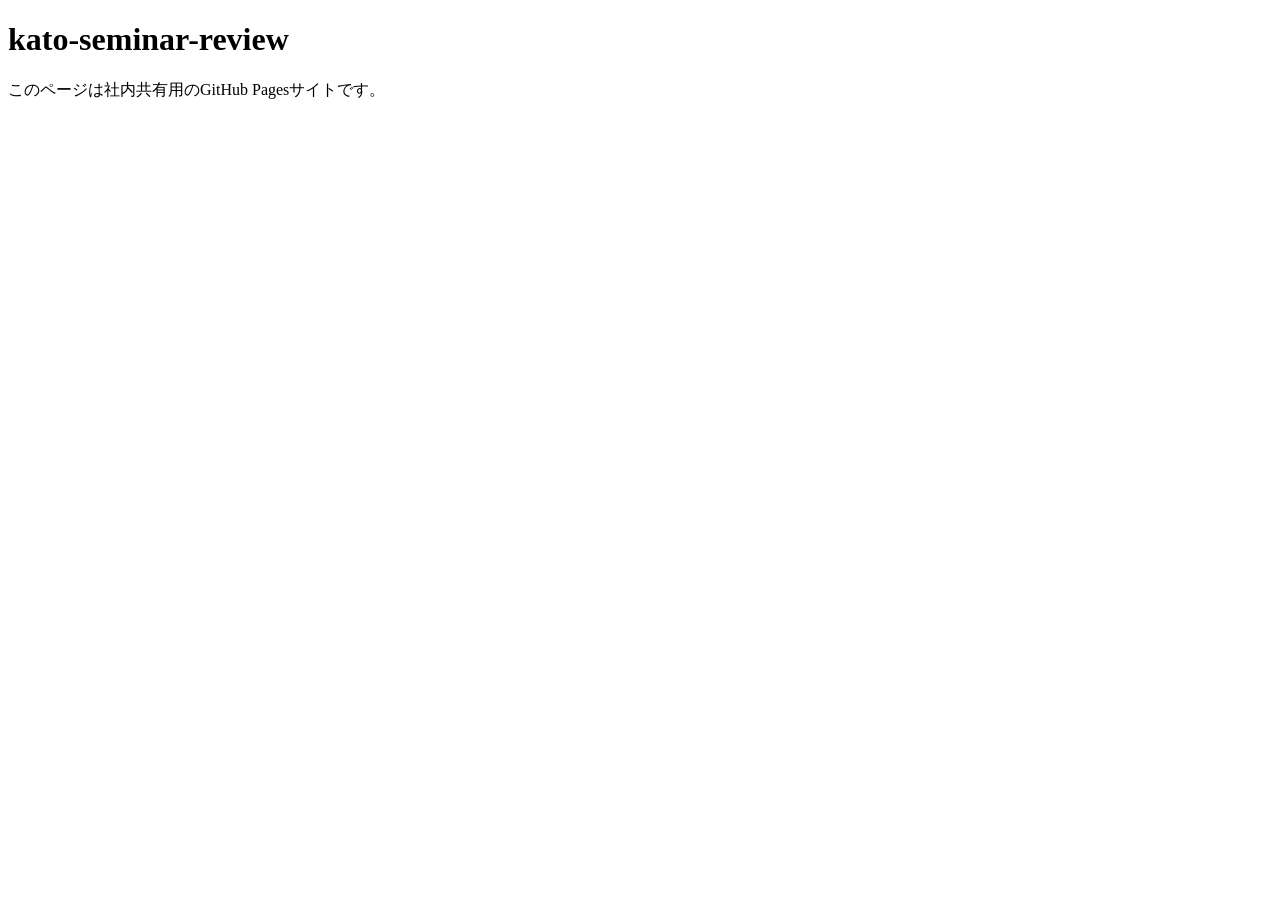
==== index.html @ 812d1d1b "Create index.html for seminar review page" ====
<!DOCTYPE html>
  <html lang="ja">
  <head>
  <meta charset="UTF-8">
  <meta name="robots" content="noindex, nofollow">
  <title>kato-seminar-review (社内共有)</title>
  </head>
  <body>
  <h1>kato-seminar-review</h1>
  <p>このページは社内共有用のGitHub Pagesサイトです。</p>
  </body>
  </html>
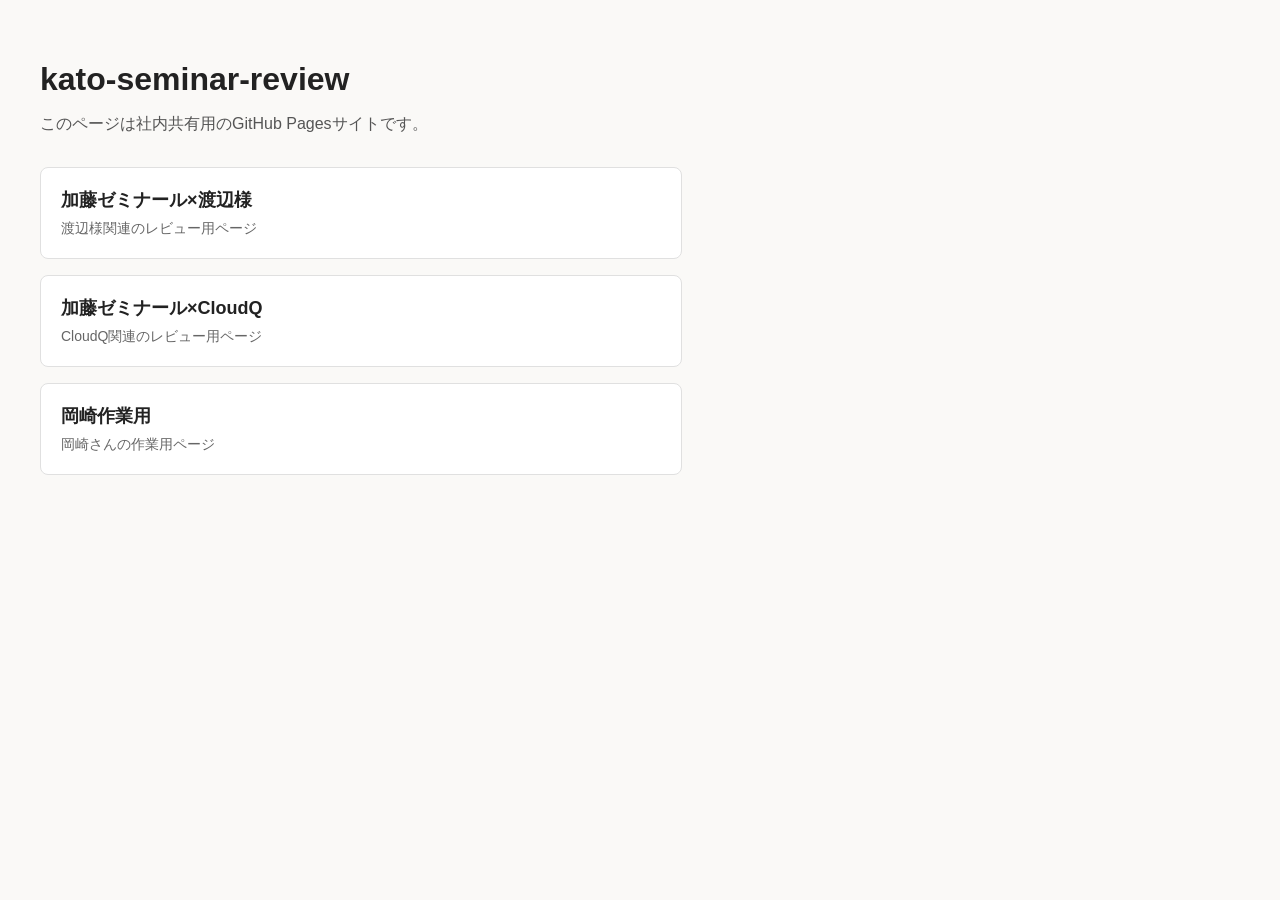
==== commit dbbc539c: "Enhance index.html with styles and content Added styling and multiple card links for seminar reviews" ====
--- a/index.html
+++ b/index.html
@@ -1,13 +1,37 @@
 <!DOCTYPE html>
-  <html lang="ja">
-  <head>
-  <meta charset="UTF-8">
-  <meta name="robots" content="noindex, nofollow">
-  <title>kato-seminar-review (社内共有)</title>
-  </head>
-  <body>
-  <h1>kato-seminar-review</h1>
-  <p>このページは社内共有用のGitHub Pagesサイトです。</p>
-  </body>
-  </html>
-  
+<html lang="ja">
+<head>
+<meta charset="UTF-8">
+<meta name="robots" content="noindex, nofollow">
+<title>kato-seminar-review (社内共有)</title>
+<style>
+  body { font-family: sans-serif; background: #faf9f7; margin: 0; padding: 40px; color: #222; }
+  h1 { margin-bottom: 8px; }
+  p.desc { color: #555; margin-bottom: 32px; }
+  .card { display: block; background: #fff; border: 1px solid #e0e0e0; border-radius: 8px; padding: 20px; margin-bottom: 16px; text-decoration: none; color: inherit; max-width: 600px; }
+  .card:hover { border-color: #999; }
+  .card h2 { margin: 0 0 8px 0; font-size: 18px; }
+  .card p { margin: 0; color: #666; font-size: 14px; }
+</style>
+</head>
+<body>
+<h1>kato-seminar-review</h1>
+<p class="desc">このページは社内共有用のGitHub Pagesサイトです。</p>
+
+<a class="card" href="./加藤ゼミナール×渡辺様/">
+  <h2>加藤ゼミナール×渡辺様</h2>
+  <p>渡辺様関連のレビュー用ページ</p>
+</a>
+
+<a class="card" href="./加藤ゼミナール×CloudQ/">
+  <h2>加藤ゼミナール×CloudQ</h2>
+  <p>CloudQ関連のレビュー用ページ</p>
+</a>
+
+<a class="card" href="./岡崎作業用/">
+  <h2>岡崎作業用</h2>
+  <p>岡崎さんの作業用ページ</p>
+</a>
+
+</body>
+</html>
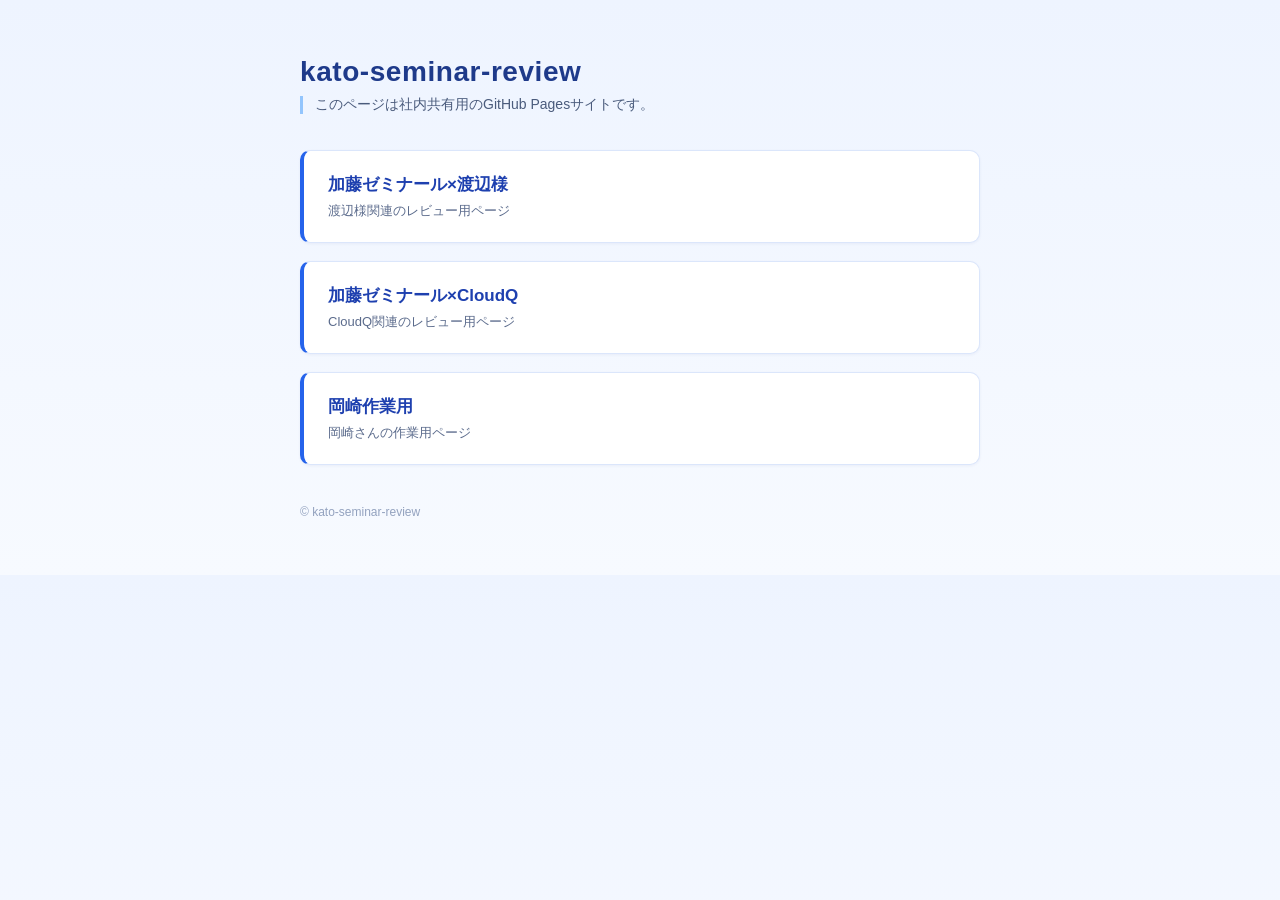
==== commit 86cd29a0: "Revamp index.html styles and layout Updated styles for improved layout and design." ====
--- a/index.html
+++ b/index.html
@@ -5,33 +5,84 @@
 <meta name="robots" content="noindex, nofollow">
 <title>kato-seminar-review (社内共有)</title>
 <style>
-  body { font-family: sans-serif; background: #faf9f7; margin: 0; padding: 40px; color: #222; }
-  h1 { margin-bottom: 8px; }
-  p.desc { color: #555; margin-bottom: 32px; }
-  .card { display: block; background: #fff; border: 1px solid #e0e0e0; border-radius: 8px; padding: 20px; margin-bottom: 16px; text-decoration: none; color: inherit; max-width: 600px; }
-  .card:hover { border-color: #999; }
-  .card h2 { margin: 0 0 8px 0; font-size: 18px; }
-  .card p { margin: 0; color: #666; font-size: 14px; }
+  * { box-sizing: border-box; }
+  body {
+    font-family: -apple-system, BlinkMacSystemFont, "Segoe UI", "Hiragino Kaku Gothic ProN", sans-serif;
+    background: linear-gradient(180deg, #eef4ff 0%, #f7faff 100%);
+    margin: 0;
+    padding: 56px 24px;
+    color: #14264a;
+  }
+  .container { max-width: 680px; margin: 0 auto; }
+  h1 {
+    margin: 0 0 8px 0;
+    font-size: 28px;
+    color: #1e3a8a;
+    letter-spacing: 0.02em;
+  }
+  p.desc {
+    color: #4a5b7c;
+    margin: 0 0 36px 0;
+    font-size: 14px;
+    border-left: 3px solid #93c5fd;
+    padding-left: 12px;
+  }
+  .card {
+    display: block;
+    background: #ffffff;
+    border: 1px solid #dbe6fb;
+    border-left: 4px solid #2563eb;
+    border-radius: 10px;
+    padding: 22px 24px;
+    margin-bottom: 18px;
+    text-decoration: none;
+    color: inherit;
+    box-shadow: 0 1px 3px rgba(30, 58, 138, 0.06);
+    transition: box-shadow 0.15s ease, transform 0.15s ease;
+  }
+  .card:hover {
+    box-shadow: 0 6px 16px rgba(30, 58, 138, 0.12);
+    transform: translateY(-1px);
+    border-left-color: #1d4ed8;
+  }
+  .card h2 {
+    margin: 0 0 6px 0;
+    font-size: 17px;
+    color: #1e40af;
+  }
+  .card p {
+    margin: 0;
+    color: #5b6b8c;
+    font-size: 13px;
+  }
+  footer {
+    margin-top: 40px;
+    font-size: 12px;
+    color: #93a2bf;
+  }
 </style>
 </head>
 <body>
+<div class="container">
 <h1>kato-seminar-review</h1>
 <p class="desc">このページは社内共有用のGitHub Pagesサイトです。</p>
 
-<a class="card" href="./加藤ゼミナール×渡辺様/">
+<a class="card" href="./kato-watanabe/">
   <h2>加藤ゼミナール×渡辺様</h2>
   <p>渡辺様関連のレビュー用ページ</p>
 </a>
 
-<a class="card" href="./加藤ゼミナール×CloudQ/">
+<a class="card" href="./kato-cloudq/">
   <h2>加藤ゼミナール×CloudQ</h2>
   <p>CloudQ関連のレビュー用ページ</p>
 </a>
 
-<a class="card" href="./岡崎作業用/">
+<a class="card" href="./okazaki-work/">
   <h2>岡崎作業用</h2>
   <p>岡崎さんの作業用ページ</p>
 </a>
 
+<footer>© kato-seminar-review</footer>
+</div>
 </body>
 </html>
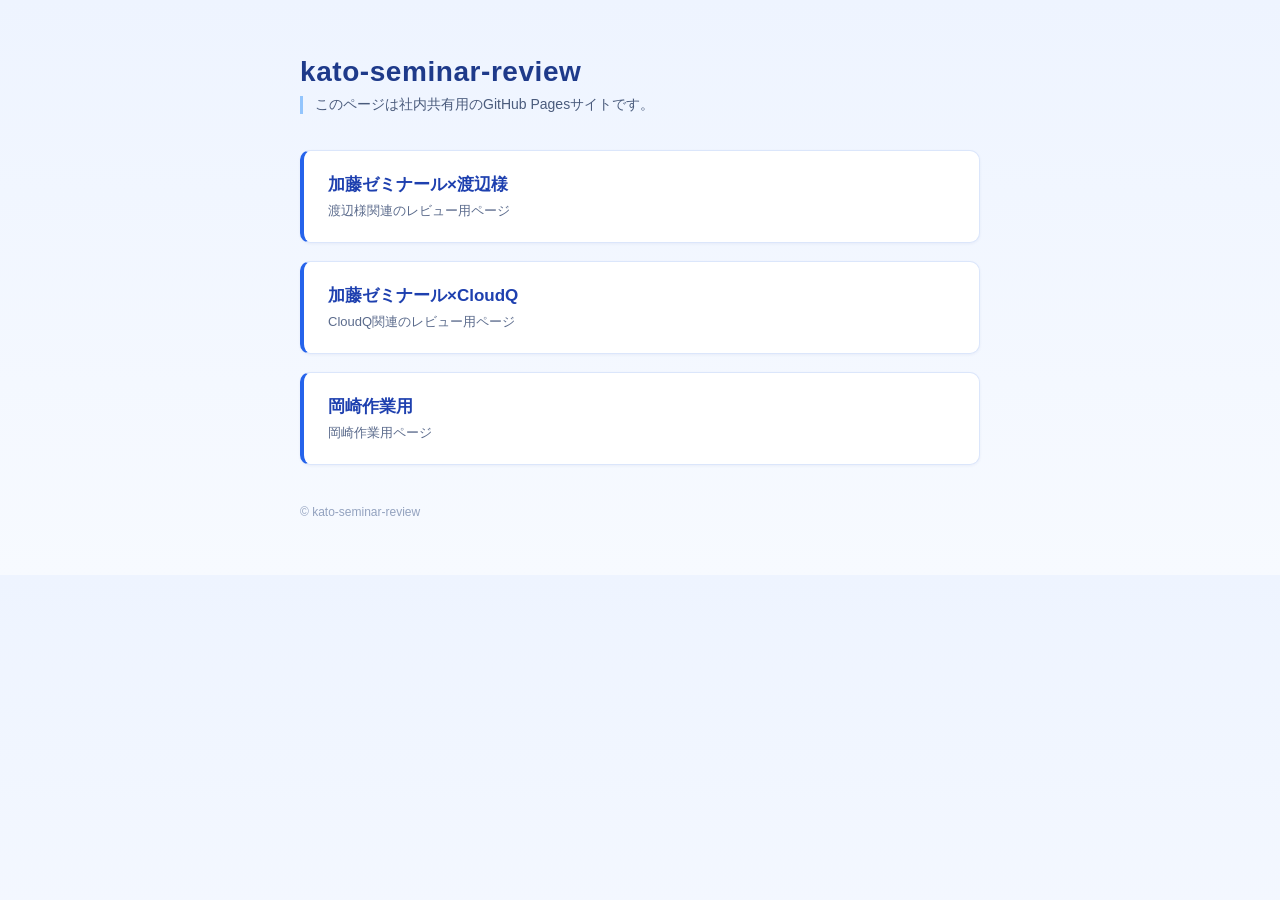
==== commit 3745779e: "Update text in Okazaki work page link" ====
--- a/index.html
+++ b/index.html
@@ -79,7 +79,7 @@
 
 <a class="card" href="./okazaki-work/">
   <h2>岡崎作業用</h2>
-  <p>岡崎さんの作業用ページ</p>
+  <p>岡崎作業用ページ</p>
 </a>
 
 <footer>© kato-seminar-review</footer>
